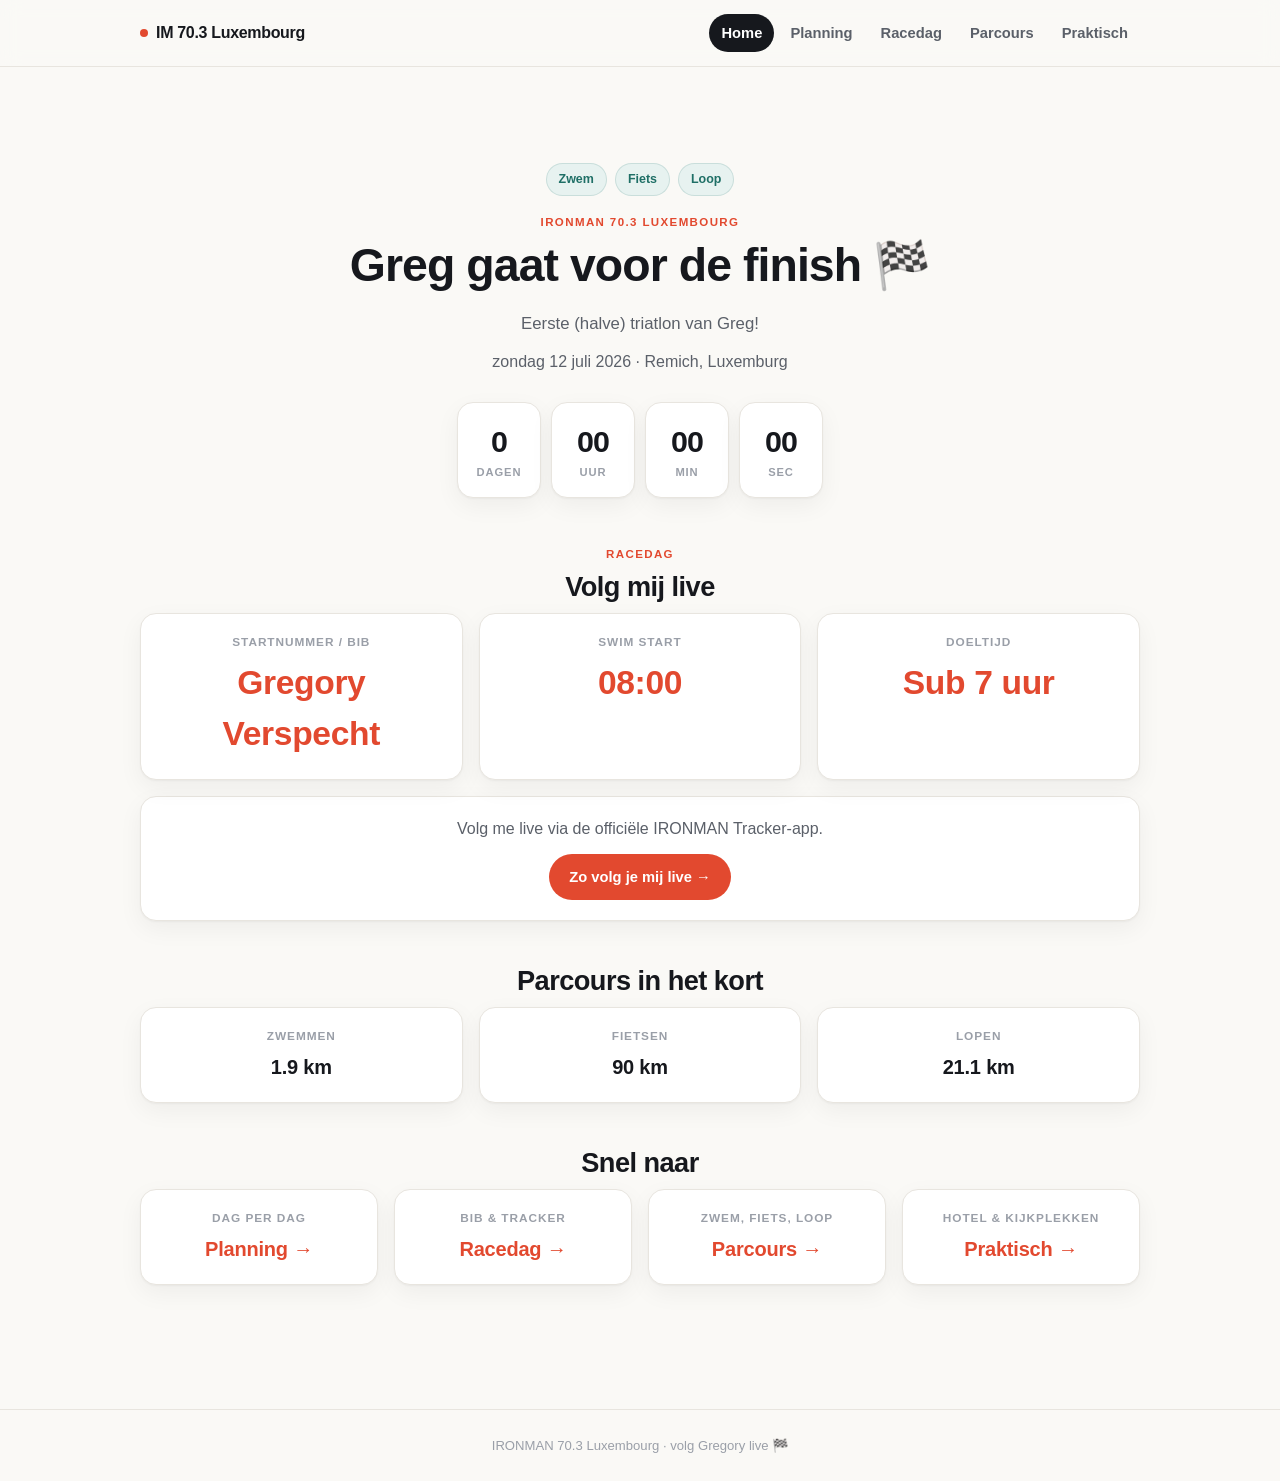
==== index.html @ 43f0c362 "chore: cache-bust assets [skip ci]" ====
<!doctype html>
<html lang="nl">
<head>
<meta charset="utf-8" />
<meta name="viewport" content="width=device-width, initial-scale=1" />
<meta name="robots" content="noindex, nofollow, noarchive, nosnippet" />
<title>IRONMAN 70.3 Luxembourg — vrienden &amp; familie</title>
<link rel="stylesheet" href="assets/style.css?v=a5020e4" />
</head>
<body>

<div id="content">
  <nav class="nav">
    <div class="wrap">
      <span class="brand"><span class="dot"></span> IM 70.3 Luxembourg</span>
      <button class="nav-toggle" id="nav-toggle" aria-label="Menu" aria-expanded="false">
        <span></span><span></span><span></span>
      </button>
      <div class="links" id="nav-links">
        <a class="navlink active" href="index.html">Home</a>
        <a class="navlink" href="schedule.html">Planning</a>
        <a class="navlink" href="raceday.html">Racedag</a>
        <a class="navlink" href="course.html">Parcours</a>
        <a class="navlink" href="logistics.html">Praktisch</a>
      </div>
    </div>
  </nav>

  <main>
    <section class="hero">
      <div class="badge-row">
        <span class="badge">Zwem</span>
        <span class="badge">Fiets</span>
        <span class="badge">Loop</span>
      </div>
      <span class="eyebrow" id="race-name">IRONMAN 70.3 Luxembourg</span>
      <h1><span id="athlete-name">Gregory Verspecht</span> gaat voor de finish 🏁</h1>
      <p class="sub" id="race-tagline">Région Moselle — drie landen, één race.</p>
      <p><span id="race-date-full"></span> · <span id="race-location"></span></p>

      <div class="countdown" id="countdown">
        <div class="box"><div class="num" id="cd-d">–</div><div class="lbl">dagen</div></div>
        <div class="box"><div class="num" id="cd-h">–</div><div class="lbl">uur</div></div>
        <div class="box"><div class="num" id="cd-m">–</div><div class="lbl">min</div></div>
        <div class="box"><div class="num" id="cd-s">–</div><div class="lbl">sec</div></div>
      </div>
    </section>

    <section class="section">
      <span class="eyebrow">Racedag</span>
      <h2>Volg mij live</h2>
      <div class="grid cols-3">
        <div class="card"><div class="k">Startnummer / bib</div><div class="v big" id="home-bib">–</div></div>
        <div class="card"><div class="k">Swim start</div><div class="v big" id="home-swim-start">–</div></div>
        <div class="card"><div class="k">Doeltijd</div><div class="v big" id="home-goal">–</div></div>
      </div>
      <div class="card tracker-card" style="margin-top:16px">
        <p id="home-tracker-note"></p>
        <a href="raceday.html" class="btn accent" style="display:inline-block; width:auto">Zo volg je mij live →</a>
      </div>
    </section>

    <section class="section">
      <h2>Parcours in het kort</h2>
      <div class="grid cols-3">
        <div class="card"><div class="k">Zwemmen</div><div class="v" id="d-swim">–</div></div>
        <div class="card"><div class="k">Fietsen</div><div class="v" id="d-bike">–</div></div>
        <div class="card"><div class="k">Lopen</div><div class="v" id="d-run">–</div></div>
      </div>
    </section>

    <section class="section">
      <h2>Snel naar</h2>
      <div class="grid cols-4">
        <div class="card"><div class="k">Dag per dag</div><div class="v"><a href="schedule.html">Planning →</a></div></div>
        <div class="card"><div class="k">Bib &amp; tracker</div><div class="v"><a href="raceday.html">Racedag →</a></div></div>
        <div class="card"><div class="k">Zwem, fiets, loop</div><div class="v"><a href="course.html">Parcours →</a></div></div>
        <div class="card"><div class="k">Hotel &amp; kijkplekken</div><div class="v"><a href="logistics.html">Praktisch →</a></div></div>
      </div>
    </section>
  </main>

  <footer>
    <p>IRONMAN 70.3 Luxembourg · volg Gregory live 🏁</p>
  </footer>
</div>

<script src="assets/config.js?v=a5020e4"></script>
<script src="assets/app.js?v=a5020e4"></script>
<script>
  renderHome();
</script>
</body>
</html>
---- assets/style.css ----
/* ================================================================
   IRONMAN 70.3 Luxembourg – site voor vrienden & familie
   Clean, modern, minimalistisch design.
   ================================================================ */

:root{
  --bg: #faf9f6;
  --surface: #ffffff;
  --ink: #16181d;
  --ink-soft: #5b6069;
  --ink-faint: #9a9fa8;
  --line: #e8e5df;
  --accent: #e2492f;      /* coral-rood */
  --accent-ink: #ffffff;
  --accent-2: #1f6f66;    /* diepteal, Moselle-rivier */
  --accent-2-soft: #e7f2f0;
  --accent-soft: #fbe9e5;
  --radius: 16px;
  --radius-sm: 10px;
  --shadow: 0 1px 2px rgba(20,20,20,.04), 0 8px 24px rgba(20,20,20,.05);
  --maxw: 880px;
  font-size: 16px;
}

*{box-sizing:border-box}
html,body{margin:0;padding:0}
body{
  background: var(--bg);
  color: var(--ink);
  font-family: -apple-system, BlinkMacSystemFont, "Segoe UI", Inter, Roboto, Helvetica, Arial, sans-serif;
  line-height: 1.5;
  -webkit-font-smoothing: antialiased;
}
h1,h2,h3{ line-height:1.15; letter-spacing:-0.02em; margin: 0 0 .4em; font-weight:700 }
h1{ font-size: clamp(1.9rem, 4.5vw, 2.9rem) }
h2{ font-size: clamp(1.3rem, 2.6vw, 1.7rem); margin-top: 0 }
h3{ font-size: 1.05rem }
p{ margin: 0 0 .8em; color: var(--ink-soft) }
a{ color: var(--accent); text-decoration:none }
a:hover{ text-decoration:underline }
small{ color: var(--ink-faint) }

.wrap{ max-width: var(--maxw); margin: 0 auto; padding: 0 20px }

/* ---------- Nav ---------- */
.nav{
  position: sticky; top:0; z-index: 40;
  background: rgba(250,249,246,.85);
  backdrop-filter: blur(10px);
  border-bottom: 1px solid var(--line);
}
.nav .wrap{ position:relative; display:flex; align-items:center; justify-content:space-between; padding: 14px 20px; max-width: 1040px }
.nav .brand{ font-weight:800; font-size: 1rem; color: var(--ink); letter-spacing:-0.02em; display:flex; align-items:center; gap:8px; white-space: nowrap }
.nav .brand .dot{ width:8px; height:8px; border-radius:50%; background: var(--accent); display:inline-block; flex-shrink:0 }
.nav .links{ display:flex; gap: 4px; flex-wrap: wrap }
.nav a.navlink{
  color: var(--ink-soft); font-size: .92rem; font-weight:600; padding: 8px 12px; border-radius: 999px;
  display:inline-block;
}
.nav a.navlink:hover{ background: var(--surface); text-decoration:none; color: var(--ink) }
.nav a.navlink.active{ background: var(--ink); color:#fff }

/* ---------- Nav toggle (hamburger, mobile only) ---------- */
.nav-toggle{
  display:none; background:none; border:none; cursor:pointer; padding:8px; margin:-8px;
  flex-direction:column; justify-content:center; align-items:center; gap:4px; width:36px; height:36px; flex-shrink:0;
}
.nav-toggle span{ display:block; width:20px; height:2px; background: var(--ink); border-radius:2px; transition: transform .2s ease, opacity .2s ease }
.nav-toggle[aria-expanded="true"] span:nth-child(1){ transform: translateY(6px) rotate(45deg) }
.nav-toggle[aria-expanded="true"] span:nth-child(2){ opacity:0 }
.nav-toggle[aria-expanded="true"] span:nth-child(3){ transform: translateY(-6px) rotate(-45deg) }

@media (max-width: 640px){
  .nav-toggle{ display:flex }
  .nav .links{
    display:none; position:absolute; left:0; right:0; top:100%;
    flex-direction:column; gap:2px; margin:0; padding: 10px 16px 16px;
    background: var(--bg); border-bottom:1px solid var(--line); box-shadow: var(--shadow);
  }
  .nav .links.open{ display:flex }
  .nav a.navlink{ padding: 13px 14px; font-size: 1rem; border-radius: var(--radius-sm) }
}

/* ---------- Layout sections ---------- */
main{ max-width: 1040px; margin: 0 auto; padding: 40px 20px 80px }
.section{ margin-bottom: 44px; text-align:center }
.eyebrow{
  text-transform: uppercase; letter-spacing: .12em; font-size: .72rem; font-weight:700;
  color: var(--accent); margin-bottom: 8px; display:block;
}

/* ---------- Hero ---------- */
.hero{ padding: 56px 0 20px; text-align:center }
.hero .badge-row{ display:flex; gap:8px; flex-wrap:wrap; margin-bottom: 18px; justify-content:center }
.badge{
  font-size: .78rem; font-weight:700; padding: 6px 12px; border-radius: 999px;
  background: var(--accent-2-soft); color: var(--accent-2); border: 1px solid rgba(31,111,102,.15);
}
.hero .sub{ font-size: 1.05rem; max-width: 60ch; margin-left:auto; margin-right:auto }

/* ---------- Countdown ---------- */
.countdown{ display:flex; gap: 10px; margin: 28px 0; flex-wrap: wrap; justify-content:center }
.countdown .box{
  background: var(--surface); border: 1px solid var(--line); border-radius: var(--radius);
  padding: 16px 18px; min-width: 84px; text-align:center; box-shadow: var(--shadow);
}
.countdown .box .num{ font-size: 1.9rem; font-weight:800; letter-spacing:-0.03em; font-variant-numeric: tabular-nums }
.countdown .box .lbl{ font-size: .7rem; text-transform:uppercase; letter-spacing:.08em; color: var(--ink-faint); font-weight:700 }

/* ---------- Cards / grid ---------- */
.grid{ display:grid; gap: 16px }
.grid.cols-4{ grid-template-columns: repeat(4, 1fr) }
.grid.cols-3{ grid-template-columns: repeat(3, 1fr) }
.grid.cols-2{ grid-template-columns: repeat(2, 1fr) }
@media (max-width: 860px){ .grid.cols-4 { grid-template-columns: repeat(2, 1fr) } }
@media (max-width: 720px){ .grid.cols-4, .grid.cols-3, .grid.cols-2 { grid-template-columns: 1fr } }

.card{
  background: var(--surface); border: 1px solid var(--line); border-radius: var(--radius);
  padding: 20px 22px; box-shadow: var(--shadow); text-align:center;
}
.card .k{ font-size: .74rem; text-transform:uppercase; letter-spacing:.08em; color: var(--ink-faint); font-weight:700; margin-bottom:6px }
.card .v{ font-size: 1.25rem; font-weight:800; letter-spacing:-0.01em }
.card .v.big{ font-size: 2.1rem; color: var(--accent) }
.card .tracker-steps{ list-style-position: inside; padding-left: 0 }

/* ---------- Timeline ---------- */
.day{ margin-bottom: 30px; text-align:left }
.day h3{
  display:flex; align-items:center; gap:10px; padding-bottom: 10px; margin-bottom: 14px;
  border-bottom: 1px solid var(--line);
}
.day h3 .tag{ font-size:.68rem; background: var(--ink); color:#fff; padding:3px 9px; border-radius: 999px; font-weight:700 }
.timeline{ list-style:none; margin:0; padding:0; border-left: 2px solid var(--line); margin-left: 6px; text-align:left }
.timeline li{ position:relative; padding: 4px 0 16px 24px }
.timeline li::before{
  content:""; position:absolute; left:-6.5px; top: 8px; width:11px; height:11px; border-radius:50%;
  background: var(--surface); border: 2px solid var(--accent);
}
.timeline .time{ font-weight:800; font-size:.85rem; color: var(--ink); margin-right:8px; font-variant-numeric: tabular-nums }
.timeline .desc{ color: var(--ink-soft) }

/* ---------- Forms / gate ---------- */
.gate{
  position: fixed; inset:0; z-index: 100; background: var(--bg);
  display:flex; align-items:center; justify-content:center; padding: 20px;
}
.gate-card{
  background: var(--surface); border:1px solid var(--line); border-radius: var(--radius);
  box-shadow: var(--shadow); padding: 36px 32px; max-width: 380px; width:100%; text-align:center;
}
.gate-card .dot{ width:10px; height:10px; border-radius:50%; background: var(--accent); display:inline-block; margin-bottom: 14px }
.gate-card h1{ font-size: 1.3rem; margin-bottom: 6px }
.gate-card p{ font-size: .92rem }
.gate-card input[type=password], .gate-card input[type=text]{
  width:100%; padding: 12px 14px; border-radius: var(--radius-sm); border: 1px solid var(--line);
  font-size: 1rem; margin: 14px 0 10px; background: var(--bg); text-align:center; letter-spacing: .05em;
}
.gate-card input:focus{ outline: 2px solid var(--accent); outline-offset:1px }
.btn{
  display:inline-block; background: var(--ink); color:#fff; border:none; padding: 12px 20px;
  border-radius: 999px; font-weight:700; font-size: .92rem; cursor:pointer; width:100%;
}
.btn:hover{ opacity:.9 }
.btn.accent{ background: var(--accent) }
.err{ color: var(--accent); font-size: .82rem; min-height: 1.2em; margin-top: 8px }

/* ---------- Tracker uitleg ---------- */
.tracker-steps{ margin: 4px 0 16px; padding-left: 20px; color: var(--ink-soft) }
.tracker-steps li{ margin-bottom: 8px; font-size: .95rem }
.tracker-hint{ font-size: .82rem; color: var(--ink-faint); margin-bottom: 14px }
.btn-row{ display:flex; gap:10px; flex-wrap:wrap; justify-content:center }
.btn-row .btn{ width:auto; display:inline-block }

/* ---------- To-do (admin) ---------- */
.todo-add{ display:flex; gap:8px; margin-bottom: 18px; text-align:left }
.todo-add input{ flex:1; padding: 11px 14px; border-radius: var(--radius-sm); border: 1px solid var(--line); font-size:.95rem }
.todo-add button{ background: var(--accent-2); color:#fff; border:none; border-radius: var(--radius-sm); padding: 0 18px; font-weight:700; cursor:pointer }
ul.todo-list{ list-style:none; margin:0; padding:0; display:flex; flex-direction:column; gap:8px; text-align:left }
ul.todo-list li{
  display:flex; align-items:center; gap:12px; background: var(--surface); border:1px solid var(--line);
  border-radius: var(--radius-sm); padding: 12px 14px;
}
ul.todo-list li.done .txt{ text-decoration: line-through; color: var(--ink-faint) }
ul.todo-list li .txt{ flex:1; font-size:.95rem }
ul.todo-list li .del{ color: var(--ink-faint); cursor:pointer; font-size: 1.1rem; border:none; background:none }
ul.todo-list li .del:hover{ color: var(--accent) }
ul.todo-list li input[type=checkbox]{ width:18px; height:18px; accent-color: var(--accent-2) }

/* ---------- Strava embeds ---------- */
.strava-embed-placeholder{ max-width:100%; overflow-x:auto }
.strava-embed-placeholder iframe{ max-width:100% }

/* ---------- Footer ---------- */
footer{ border-top: 1px solid var(--line); padding: 26px 20px; text-align:center }
footer p{ font-size: .82rem; color: var(--ink-faint); margin:0 }
footer .role-switch{ margin-top: 10px; font-size: .78rem }
footer .role-switch a{ color: var(--ink-faint) }
footer .role-switch a:hover{ color: var(--ink) }

.hidden{ display:none !important }
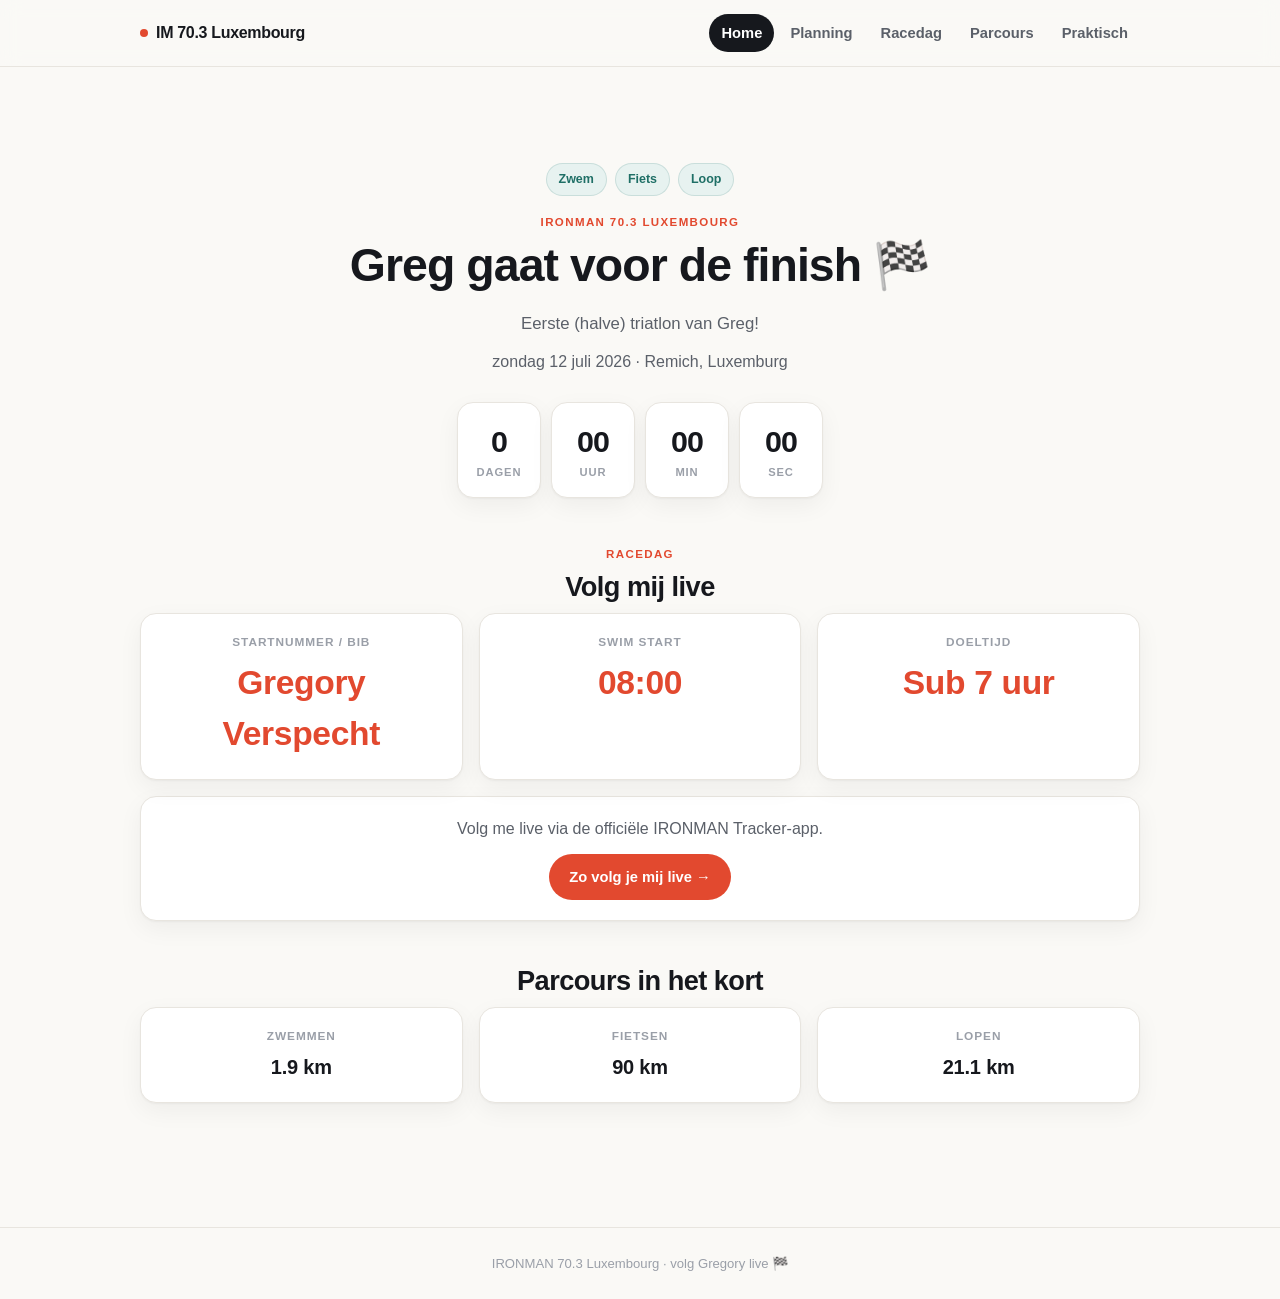
==== commit 952fe6b4: "delete van snel links" ====
--- a/index.html
+++ b/index.html
@@ -69,15 +69,7 @@
       </div>
     </section>
 
-    <section class="section">
-      <h2>Snel naar</h2>
-      <div class="grid cols-4">
-        <div class="card"><div class="k">Dag per dag</div><div class="v"><a href="schedule.html">Planning →</a></div></div>
-        <div class="card"><div class="k">Bib &amp; tracker</div><div class="v"><a href="raceday.html">Racedag →</a></div></div>
-        <div class="card"><div class="k">Zwem, fiets, loop</div><div class="v"><a href="course.html">Parcours →</a></div></div>
-        <div class="card"><div class="k">Hotel &amp; kijkplekken</div><div class="v"><a href="logistics.html">Praktisch →</a></div></div>
-      </div>
-    </section>
+
   </main>
 
   <footer>
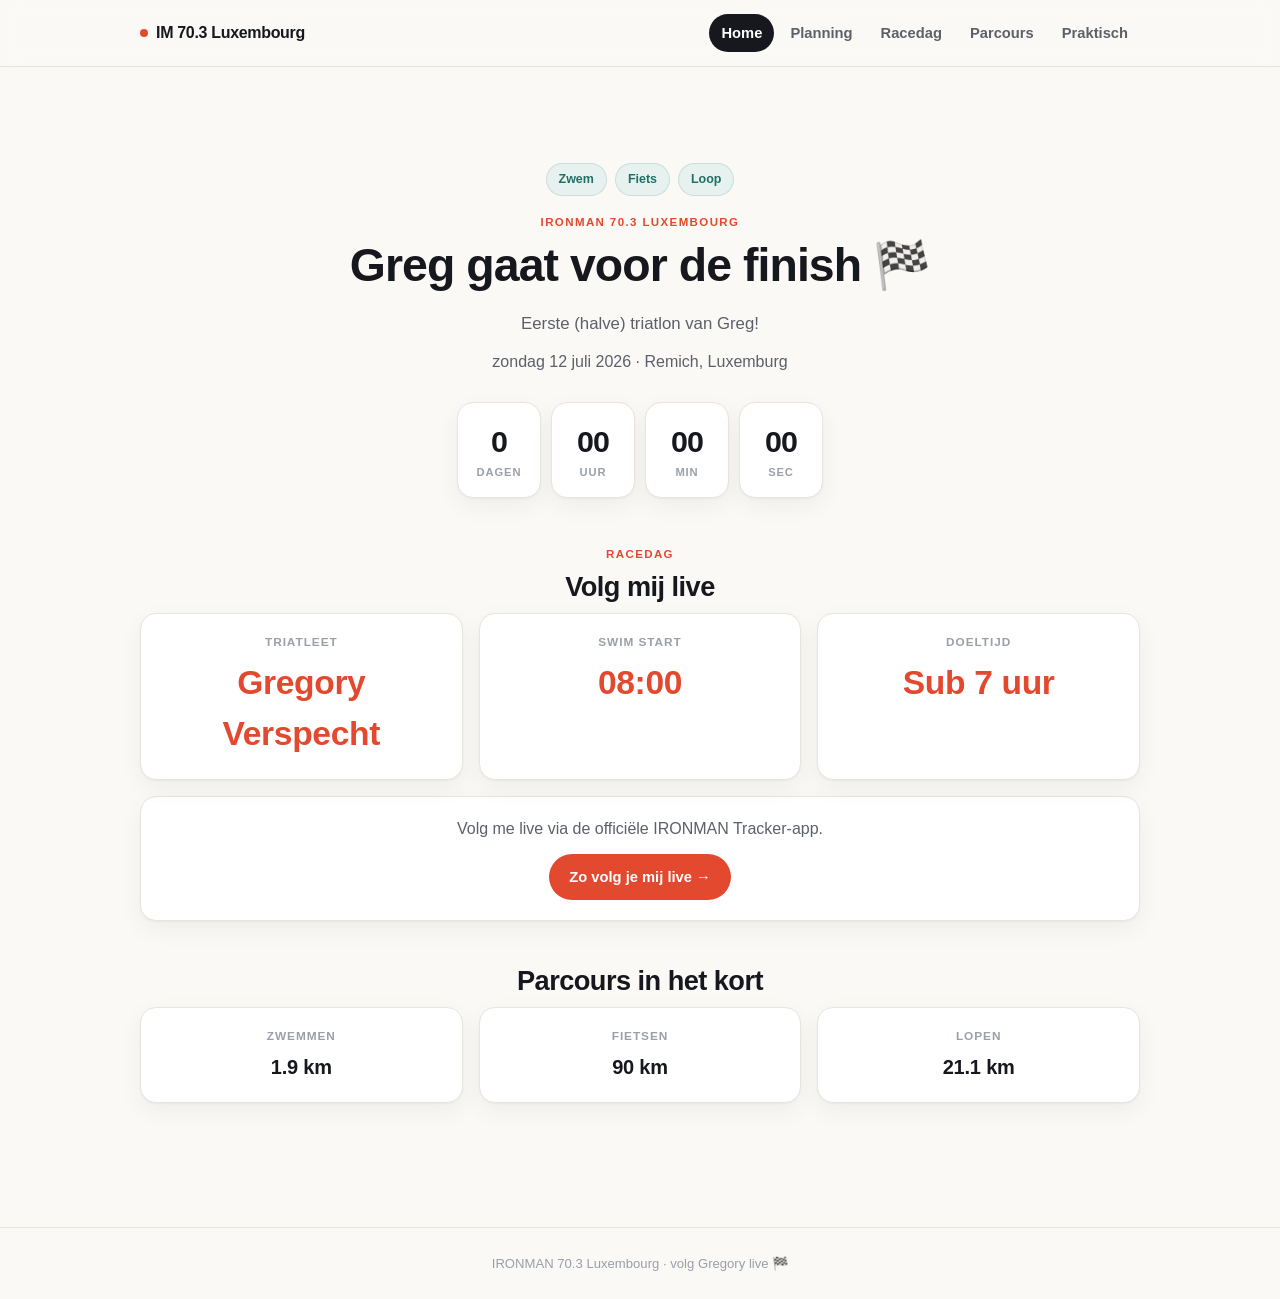
==== commit 7e340cad: "bibnummer niet nodig" ====
--- a/index.html
+++ b/index.html
@@ -50,7 +50,7 @@
       <span class="eyebrow">Racedag</span>
       <h2>Volg mij live</h2>
       <div class="grid cols-3">
-        <div class="card"><div class="k">Startnummer / bib</div><div class="v big" id="home-bib">–</div></div>
+        <div class="card"><div class="k">Triatleet</div><div class="v big" id="home-bib">–</div></div>
         <div class="card"><div class="k">Swim start</div><div class="v big" id="home-swim-start">–</div></div>
         <div class="card"><div class="k">Doeltijd</div><div class="v big" id="home-goal">–</div></div>
       </div>
